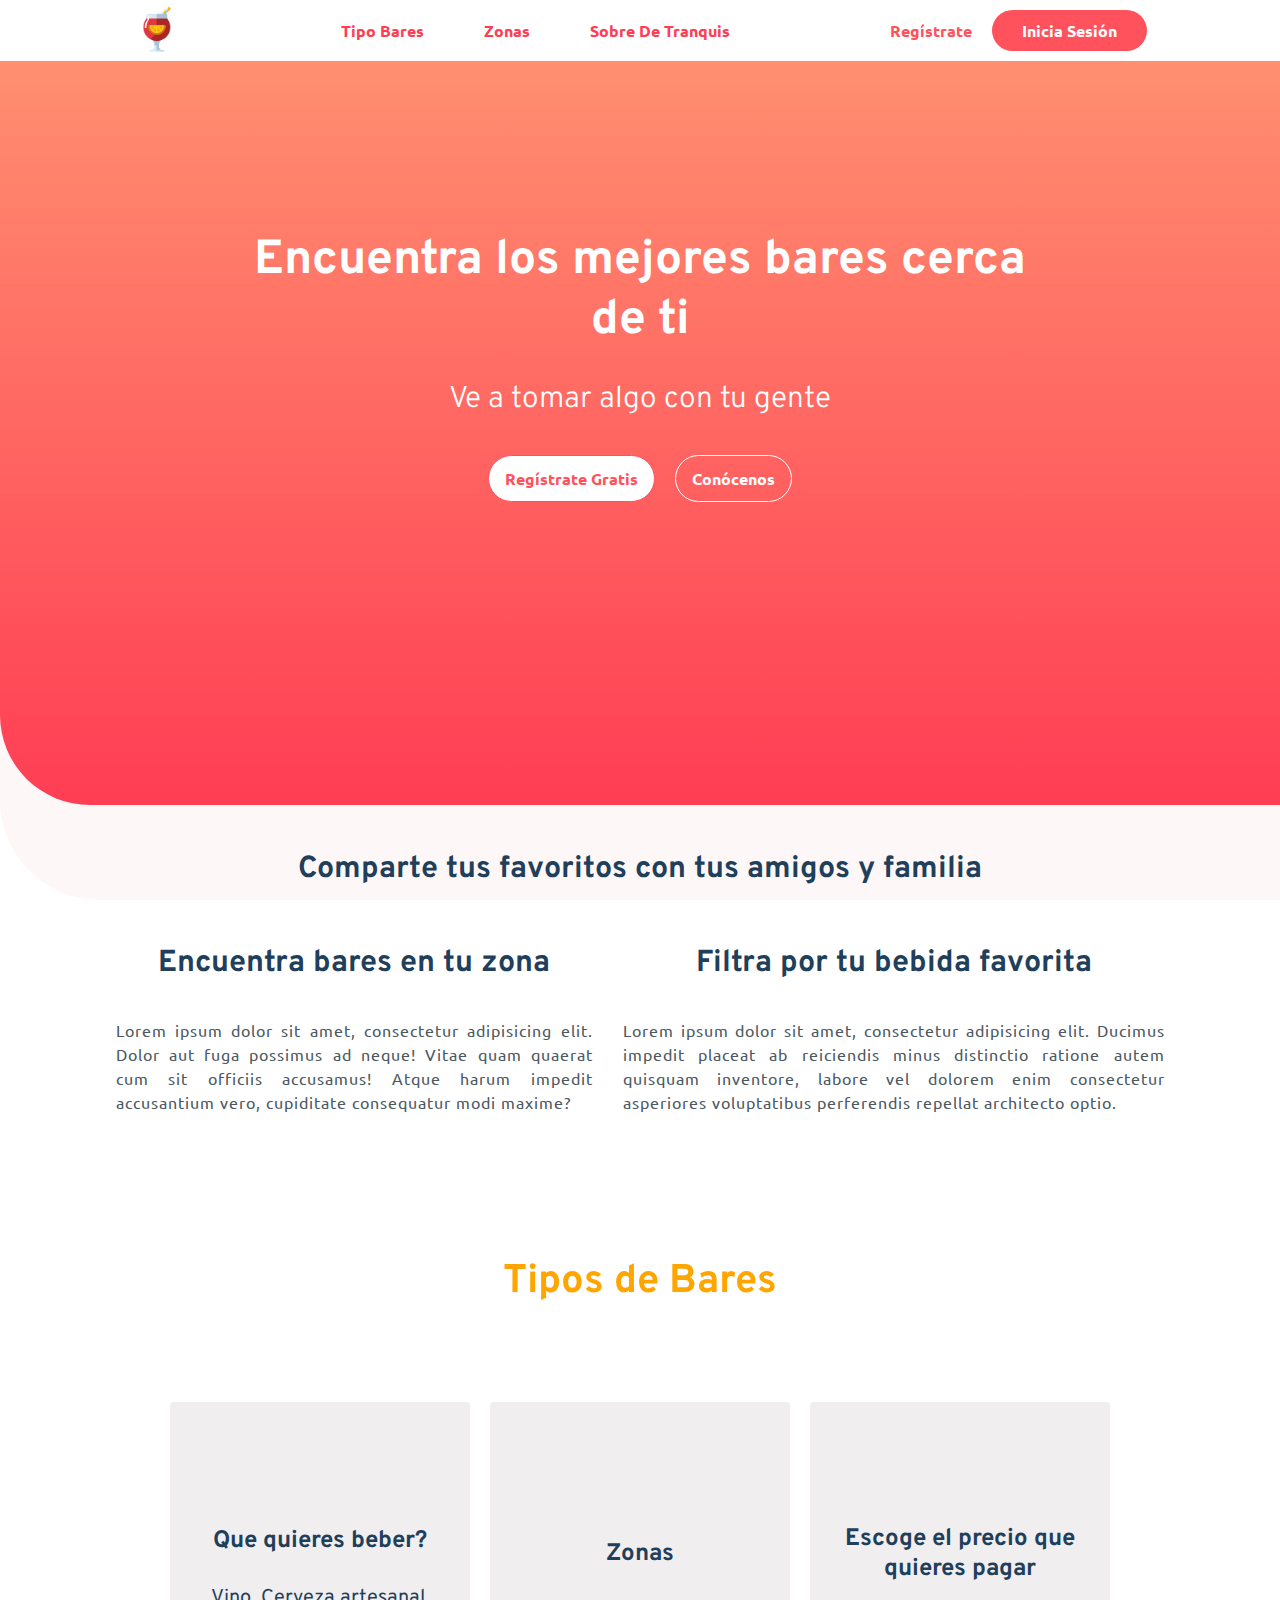
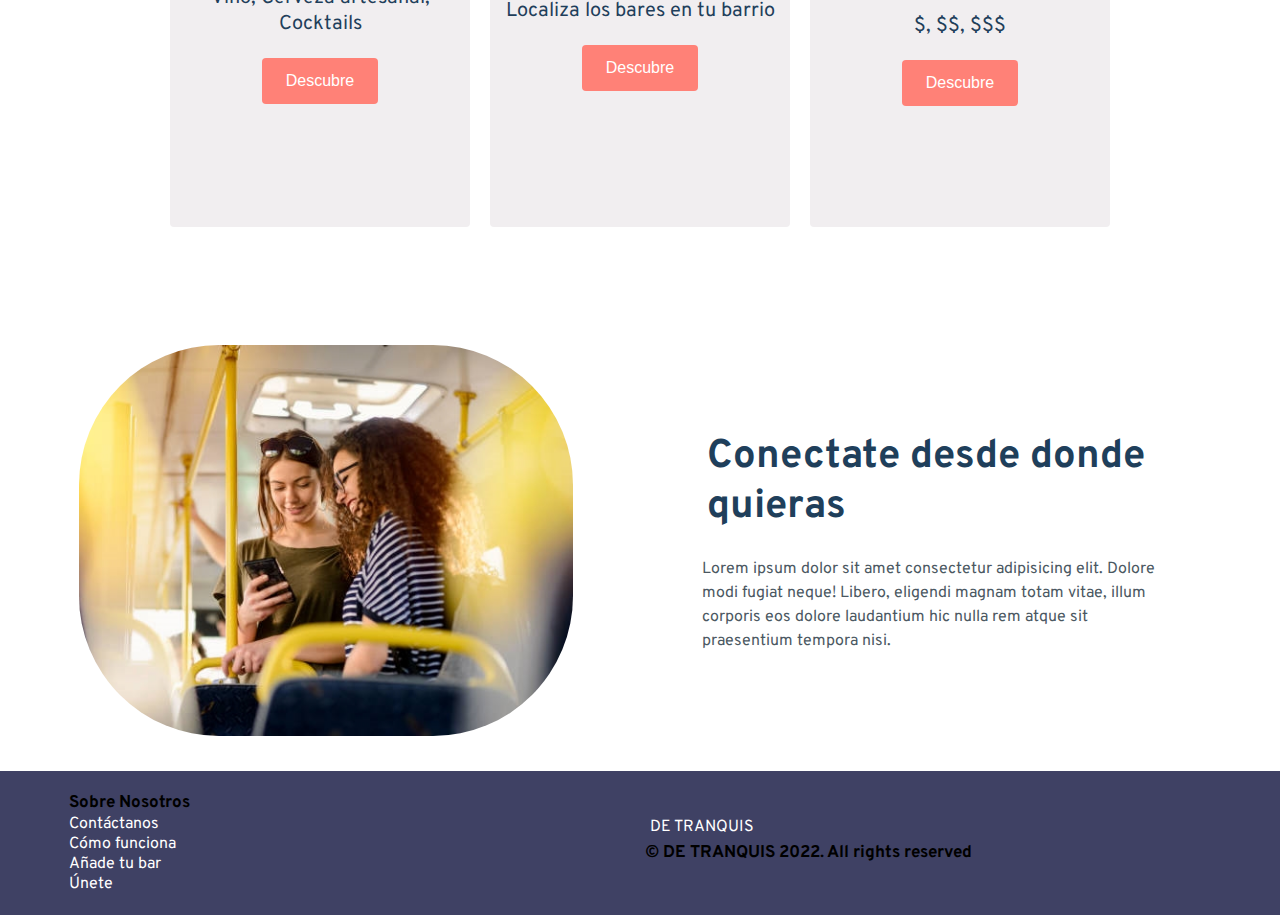
==== index.html @ a7236911 "Inicio <3" ====
<!DOCTYPE html>
<html lang="en">
<head>
    <meta charset="UTF-8">
    <meta http-equiv="X-UA-Compatible" content="IE=edge">
    <meta name="viewport" content="width=device-width, initial-scale=1.0">
   <link href="https://unpkg.com/aos@2.3.1/dist/aos.css" rel="stylesheet">
    <link rel="stylesheet" href="https://use.fontawesome.com/releases/v5.15.2/css/all.css" integrity="sha384-vSIIfh2YWi9wW0r9iZe7RJPrKwp6bG+s9QZMoITbCckVJqGCCRhc+ccxNcdpHuYu" crossorigin="anonymous">
    <link rel="stylesheet" href="./sheetstyle/style.css">
    
    <title>De Tranquis</title>
</head>
<body>
    <!--Abre BackGround-->
    
                                <!--BARRA NAVEGACIÓN-->
            <nav class="nav navbar">
                <div class="nav__logo">
                    <a href="#home" id="navbar__logo">
                    <img src="./images/detranquis_logo.png" class="nav__logo-img" alt="" />
                </a>
                </div>
                    <ul class="nav__menu" id="menu">
                        <li class="nav__link"><a class="atop" href="./pages/tipoBares.html">Tipo Bares</a></li>
                        <li class="nav__link"><a class="atop" href="./pages/zonas.html">Zonas</a></li>
                        <li class="nav__link"><a class="atop" href="/pages/sobreNosotros.html">Sobre De Tranquis</a></li>
                    </ul>

                <div class="nav__buttons">
                    <a href="" class="nav__button">Regístrate</a>
                    <a href="/pages/login.html" class="nav__button nav__button--bold">Inicia Sesión</a>
                </div>
                <div class="menu-bar">
                    <i class="fas fa-bars" id="menu-bar"></i>
              </div>
            </nav>
                                 <!--PRIMER CONTENIDO-->
         <div class="hero" id="home">                
        <div class="hero__main container">
            <h1 class="hero__title">Encuentra los mejores bares cerca de ti</h1>
                <p class="hero__paragraph">Ve a tomar algo con tu gente</p>
                <div class="hero__btns">
                    <a href="" class="hero__cta">Regístrate Gratis</a>
                    <a href="/pages/sobreNosotros.html" class="hero__cta hero__cta--bg">Conócenos</a>
                </div>
        </div>
        <!--Cierre BackGround-->
    </div>

                                <!--SEGUNDO CONTENIDO-->
        <main class="main-one">
            <section class="designed">
                <div class="container">
                    <h2 class="subtitle">Comparte tus favoritos con tus amigos y familia</h2>
                        <div class="designed__container">
                          <div class="designed__about designed__about--margin">
                            <h2 class="designed__subtitle">Encuentra bares en tu zona</h2>
                            <p class="designed__paragraph">
                                Lorem ipsum dolor sit amet, consectetur adipisicing elit. Dolor aut fuga possimus ad neque! Vitae quam quaerat cum sit officiis accusamus! Atque harum impedit accusantium vero, cupiditate consequatur modi maxime?
                            </p>
                        </div>
                        <div class="designed__about">
                            <h2 class="designed__subtitle">Filtra por tu bebida favorita</h2>
                            <p class="designed__paragraph">
                                Lorem ipsum dolor sit amet, consectetur adipisicing elit. Ducimus impedit placeat ab reiciendis minus distinctio ratione autem quisquam inventore, labore vel dolorem enim consectetur asperiores voluptatibus perferendis repellat architecto optio.
                            </p>
                        </div>
                        
                    </div>
                     <!-- Services Section -->
    <div class="services" id="services">
        <h1>Tipos de Bares</h1>
        <div class="services__wrapper">
          <div class="services__card">
            <h2>Que quieres beber?</h2>
            <p> Vino, Cerveza artesanal, Cocktails </p>
            <div class="services__btn"><button><a href="/pages/tipoBares.html"> Descubre</a></button></div>
          </div>
          <div class="services__card">
            <h2>Zonas</h2>
            <p>Localiza los bares en tu barrio</p>
            <div class="services__btn"><button><a href="/pages/zonas.html"> Descubre</a></button></div>
          </div>
          <div class="services__card">
            <h2>Escoge el precio que quieres pagar</h2>
            <p>$, $$, $$$</p>
            <div class="services__btn"><button>Descubre</button></div>
          </div>
        </div>
      </div>
                </div>
            </section>
        </main>

                                     <!--TERCER CONTENIDO-->
        <main class="main-two">
            <section class="infrastructure">
                <div class="infrastructure__container container">
                    <img src="/images/chicas-autobus.jpg" alt="" class="infrastructure__phones"/>
                    <div class="infrastructure__text">
                        <h2 class="infrastructure__title">Conectate desde donde quieras</h2>
                        <p class="infrastructure__paragraph">
                            Lorem ipsum dolor sit amet consectetur adipisicing elit. Dolore modi fugiat neque! Libero, eligendi magnam totam vitae, illum corporis eos dolore laudantium hic nulla rem atque sit praesentium tempora nisi.
                        </p>
                    </div>
                </div>
            </section>
        </main>
        
                                         <!--FOOTER-->
             <footer class="footer ">
                <div class="footer__container container">
                   
                    <div class="footer__links"> 
                        <p class="footer">Sobre Nosotros</p>
                        <a href="" class="footer__link">Contáctanos</a>
                        <a href="" class="footer__link">Cómo funciona</a>
                        <a href="" class="footer__link">Añade tu bar</a>
                        <a href="" class="footer__link">Únete</a>
                    </div>
                    
        
                
                <section class="social__media">
                    <div class="social__media--wrap">
                      <div class="footer__logo">
                        <a href="/" id="footer__logo">DE TRANQUIS</a>
                      </div>
                      <p class="website__rights">© DE TRANQUIS 2022. All rights reserved</p>
                      <div class="social__icons">
                        <a href="/" class="social__icon--link" target="_blank"
                          ><i class="fab fa-facebook"></i
                        ></a>
                        <a href="/" class="social__icon--link"
                          ><i class="fab fa-instagram"></i
                        ></a>
                        <a href="/" class="social__icon--link"
                          ><i class="fab fa-youtube"></i
                        ></a>
                        <a href="/" class="social__icon--link"
                          ><i class="fab fa-linkedin"></i
                        ></a>
                        <a href="/" class="social__icon--link"
                          ><i class="fab fa-twitter"></i
                        ></a>
                      </div>
                    </div>
                  </section>
                </div>
            </footer>
            <script src="js/scripts.js"></script>
            <script src="https://unpkg.com/aos@2.3.1/dist/aos.js"></script>
            <!-- JavaScript Bundle with Popper -->
<script src="https://cdn.jsdelivr.net/npm/bootstrap@5.2.0-beta1/dist/js/bootstrap.bundle.min.js" integrity="sha384-pprn3073KE6tl6bjs2QrFaJGz5/SUsLqktiwsUTF55Jfv3qYSDhgCecCxMW52nD2" crossorigin="anonymous"></script>
        </body>
</html>
---- sheetstyle/style.css ----
@import url("https://fonts.googleapis.com/css2?family=Overpass:wght@300;600&family=Ubuntu:wght@400;500;700&display=swap");
@import url(/node_modules/bootstrap/scss/bootstrap.scss);

*{
    margin: 0;
    padding: 0;
    box-sizing: border-box;
}

:root {
  --font1: "Overpass", sans-serif;
  --font2: "Ubuntu", sans-serif;
  --gradient-very-light-red: hsl(13, 100%, 72%);
  --gradient-light-red: hsl(353, 100%, 62%);
  --gradient-v-gray-blue: hsl(237, 17%, 21%);
  --gradient-v-d-desatured-blue: hsl(237, 23%, 32%);

  --padding-container: 50px 0;
  --color-grayish-blue: hsl(240, 2%, 79%);
  --color-white: #fff;
  --color-l-red: hsl(356, 100%, 66%);
  --color-v-l-red: hsl(355, 100%, 74%);
  --color-v-blue: hsl(208, 49%, 24%);
  --color-v-d-grayish-blue: hsl(207, 13%, 34%);
  --color-v-d-black-blue: hsl(240, 10%, 16%);
}
  div, h2{
    padding: 5px;
  }

  a{
    text-decoration: none;
  }

  body {
    font-family: var(--font1);
  }

  .hero{
    min-height: 60vh;
    background-image: linear-gradient(
    var(--gradient-very-light-red),
    var(--gradient-light-red)
    );
    position: relative;
    z-index: 1;
    border-radius: 0 0 0 90px;
  }

  .hero__main {
    text-align: center;
    color: #fff;
    display: flex;
    flex-direction: column;
    justify-content: center;
    padding: 13% !important;
  }


  .hero__paragraph {
    margin-top: 1em;
    font-size: 30px;
    font-weight: 300;
  }

  .hero__btns {
    margin-top: 2em;
    display: grid;
    grid-template-columns: max-content max-content;
    justify-content: center;
    gap: 20px;
    margin-bottom: 8em;
  }
  .hero__cta {
    text-decoration: none;
    border: 1px solid currentColor;
    padding: 12px 16px;
    border-radius: 30px;
    background: var(--color-white);
    color: var(--color-l-red);
    font-family: var(--font2);
    font-weight: 600;
  }
  .hero__cta:hover {
    background-color: pink;
    color: white;
  }
  .hero__cta--bg {
    --color-white: transparent;
    --color-l-red: #fff;
  }

  .container{
    width: 90%;
    max-width: 1350px;
    margin: 0 auto;
    padding: 5px;
  }


  /* BARRA NAVEGACION*/
  .nav {
    font-family: var(--font2);
  }
  .nav__link {
    list-style: none;
    color: #fff;
  }
  .atop{
    color: hsl(353, 100%, 62%);
    text-decoration: none;
    font-weight: 700;
  }

  a{
    color: white;
  }

  .nav__button {
    color: var(--color-l-red);
    text-decoration: none;
    font-weight: 700;
    padding: 10px 0;
  }
  
  .nav__button--bold {
    background: var(--color-l-red);
    color: white;
    padding-right: 30px;
    padding-left: 30px;
    border-radius: 30px;
  }
  
  .hero__title {
    font-size: 3rem;
  }
  
  .nav__buttons {
    display: grid;
    grid-template-columns: max-content max-content;
    gap: 20px;
  }

  .nav__logo {
    display: inline-flex;
    grid-template-columns: min-content min-content;
    gap: 10px;

  } .nav__logo a{
    color: white;
  }

  .nav__logo-img{
    height: 3em;
  }

  
  .nav__menu {
    display: flex;
    align-items: center;
    gap: 60px;
  }

  .navbar{
    display: flex;
    align-items: center;
    justify-content: space-between;
    padding: 5px;
      position: sticky;
      top: 0;
      z-index: 999;
      background-color:  white;
      padding: 0 10%;
  }
  

  .menu-bar{
display: none;
  }
  /*SEGUNDO CONTENIDO*/

  .subtitle {
    font-size: 2.9rem;
  }

  .designed {
    position: relative;
    overflow: hidden;
    width: 100%;
    padding: 35px;
  }

  .designed__container {
    padding: 40px 0;
    display: flex;
    flex-direction: row;
    justify-content: space-between;
  }

  .designed__texts {
    width: 45%;
  }

  .designed__subtitle {
    font-size: 1.3rem;
    text-align: left;
  }
  
  .designed__paragraph {
    text-align: justify;
    padding: 10px;
  }
  
  /*TERCER CONTENIDO*/
  .infrastructure__container {
    display: flex;
    align-items: center;
  }
  .infrastructure::before {
    top: 20%;
    bottom: 25%;
  }
  .infrastructure__texts {
    text-align: left;
  }
  
  .infrastructure__paragraph {
    width: 100%;
    margin: 0;
    margin-top: 20px;
  }
  
  .subtitle {
    font-size: 1.9rem;
    color: var(--color-v-blue);
    text-align: center;
  }
  
  
.designed__paragraph {
  color: var(--color-v-d-grayish-blue);
  line-height: 1.5;
  letter-spacing: 1px;
  text-align: justify;
  font-family: var(--font2);
  margin-top: 20px;

}

.designed__about--margin {
  margin-bottom: 40px;
}

.designed__subtitle {
  font-size: 1.9rem;
  color: var(--color-v-blue);
  text-align: center;
  font-weight: bold;
}


.designed--left {
  --padding-container: 0 0 80px;
}

.designed__illustration--right {
  position: absolute;
  height: auto;
  top: 0;
  bottom: 0;
  background-size: contain;
  width: 70%;
  left: -20%;
  right: 0;
  /* background-color: #000; */
  background-position: left center;
}

.designed__container--left {
  flex-direction: row-reverse;
}
.infrastructure__container {
  display: flex;
  align-items: center;
  padding-bottom: 25px;
}

.infrastructure::before {
  content: "";
  display: block;
  width: 100%;
  top: 30%;
  bottom: 0;
  position: absolute;
  background-color: rgb(254, 247, 247);
  z-index: -1;
  border-radius: 0 100px 0 100px;
}

.infrastructure__title {
  font-size: 2.5rem;
  color: var(--color-v-blue);
}

.infrastructure__phones {
  width: 45%;
  border-radius: 150px;
  padding: 10px;
}

.infrastructure__text{
  margin-left: 10%;
}

.infrastructure__paragraph {
  color: var(--color-v-d-grayish-blue);
  line-height: 1.5;
  width: 90%;
  margin-top: 20px;
}


/* Services Section */
.services {
  display: flex;
  flex-direction: column;
  justify-content: center;
  align-items: center;
  height: 100%;
  padding: 3rem 0;
}

.services h1 {
  background-color: var(--color-l-red);
  background-image: linear-gradient(orange);
  background-size: 100%;
  -webkit-background-clip: text;
  -moz-background-clip: text;
  -webkit-text-fill-color: transparent;
  -moz-text-fill-color: transparent;
  margin-bottom: 5rem;
  font-size: 2.5rem;
}

.services__wrapper {
  display: grid;
  grid-template-columns: 1fr 1fr 1fr ;
  grid-template-rows: 1fr;
}

.services__card {
  margin: 10px;
  height: 425px;
  width: 300px;
  border-radius: 4px;
  display: flex;
  flex-direction: column;
  justify-content: center;
  color: var(--color-v-blue);
  transition: 0.3s ease-in;
}

.services__card{
  background: hsl(320, 10%, 94%); /* fallback for old browsers */
}

.services__card h2 {
  text-align: center;
}

.services__card p {
  text-align: center;
  margin-top: 24px;
  font-size: 20px;
}

.services__btn {
  display: flex;
  justify-content: center;
  margin-top: 16px;
}
.services__btn button:hover{
  background-color:var(--color-l-red);
}
.services__card button {
  color: #fff;
  padding: 14px 24px;
  border: none;
  outline: none;
  border-radius: 4px;
  background: #ff8177;
  font-size: 1rem;
}

.services__card button:hover {
  cursor: pointer;
}

.services__card:hover {
  transform: scale(1.075);
  transition: 0.3s ease-in;
  cursor: pointer;
}

/*FOOTER*/

.footer{
  background-color:var(--gradient-v-d-desatured-blue);
  display: flex;
  flex-direction: row;
}

.footer__container {
  padding: 1rem 0;
  display: grid;
  grid-template-columns: 1fr 1fr ;
  align-items: center;
}

.footer p{
  font-weight: bold;
  font-size: 17px;
}
.footer a{
  font-size: 1em;
}
.footer__links {
  width: 100%;
  max-width: 1000px;
  display: grid;  
}

.footer__link--wrapper {
  display: flex;
}

.social__media {
  max-width: 1000px;
  width: 100%;
}

/*CAROUSEL*/


.contenedor-padre-carousel{

	margin: auto;
	padding: 40px 0;
  display: grid;
  grid-template-columns: 1fr ;
  gap:20px;
}

.contendor-carousel{
  display: grid;
  grid-template-columns: repeat(3,1fr);
  gap:20px;
}
.card {
	border-radius: 10px;
	min-height: 200px;
	font-weight: bold;
	padding: 20px;
	position: relative;
	overflow: hidden;
	background-size: cover;
	background-position: center center;	
}

@media all and (max-width:767px)  {

    .hero{
          width: 100%;
      }
      .hero__title{
        font-size: 2em;
      }

      .designed{
        padding: 5px;
      }

      /*BARRA NAVEGACIÓN*/
    
      .nav__logo-img{
        width: 3.5em;
        }
      .navbar{
          display: flex;
          align-items: stretch;
          justify-items: start;
          align-content: center;
          height: auto;
      }

      .navbar .nav__menu {
        display: flex;
        flex-direction: column;
        position: absolute;
        background-color: white;
        top: 61px;
        height: 19vh;
        width: 30vw;
        transform: translate(300%);
        transition: all 1.4s;
      }
    
      .navbar .menu-toggle {
        transform: translate(200%);
      }
    
      .nav__menu li {
        margin-top: 3em;
      }
    
     

      .nav__buttons{
          display: none;
      }
      .navbar .menu-bar {
        display: flex;
        font-size: 2em;
        color: hsl(353, 100%, 62%);
        cursor: pointer;
        padding-right: 25px;
        align-items: center;
      }
      .nav__menu {
        font-size: 12px;
        gap:15px;
      }

      .designed__container{
        display: grid;
      }
      .infrastructure::before{
        width: 0;
      }
      .infrastructure__title{
        font-size: 1em;
      }
      .infrastructure__paragraph{
        line-height: 1;
      }

  }

 
  

  
  /*TABLET*/
  @media (min-width:768px) and (max-width:1023px){
     
  }
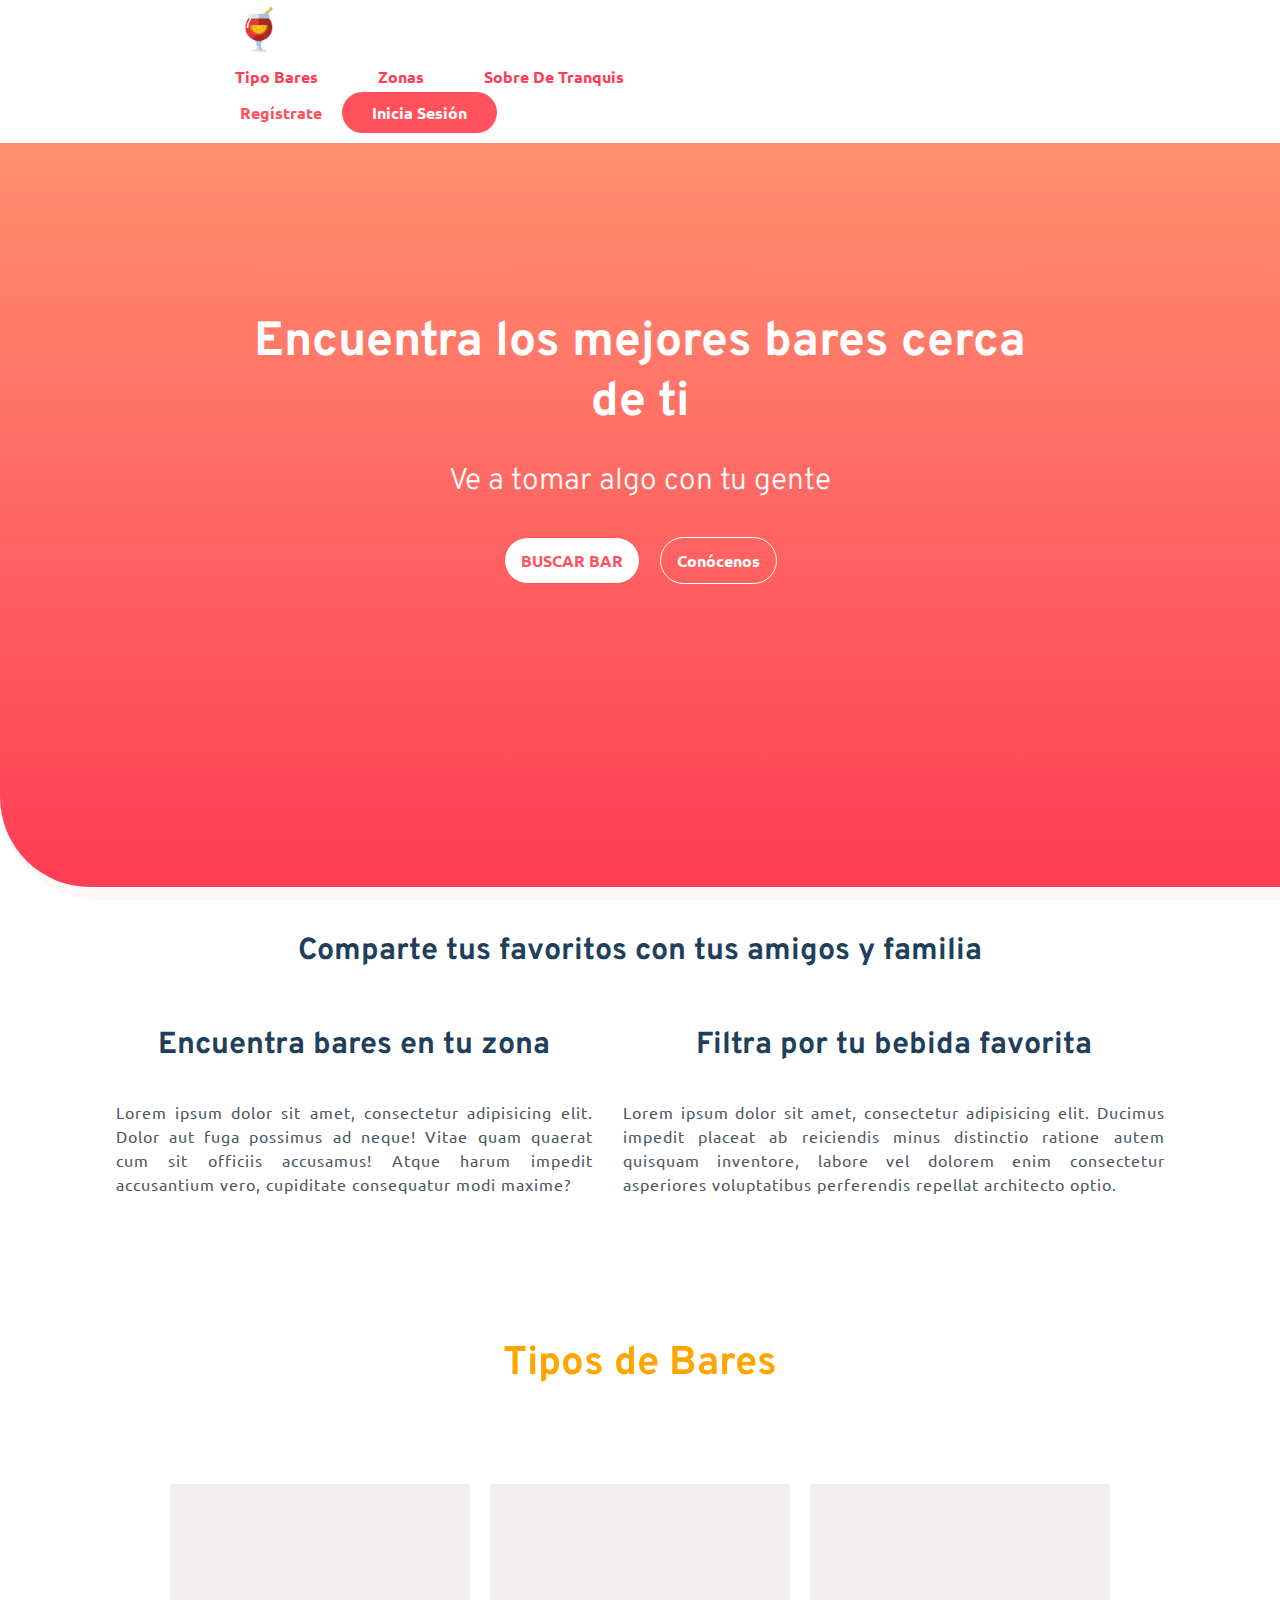
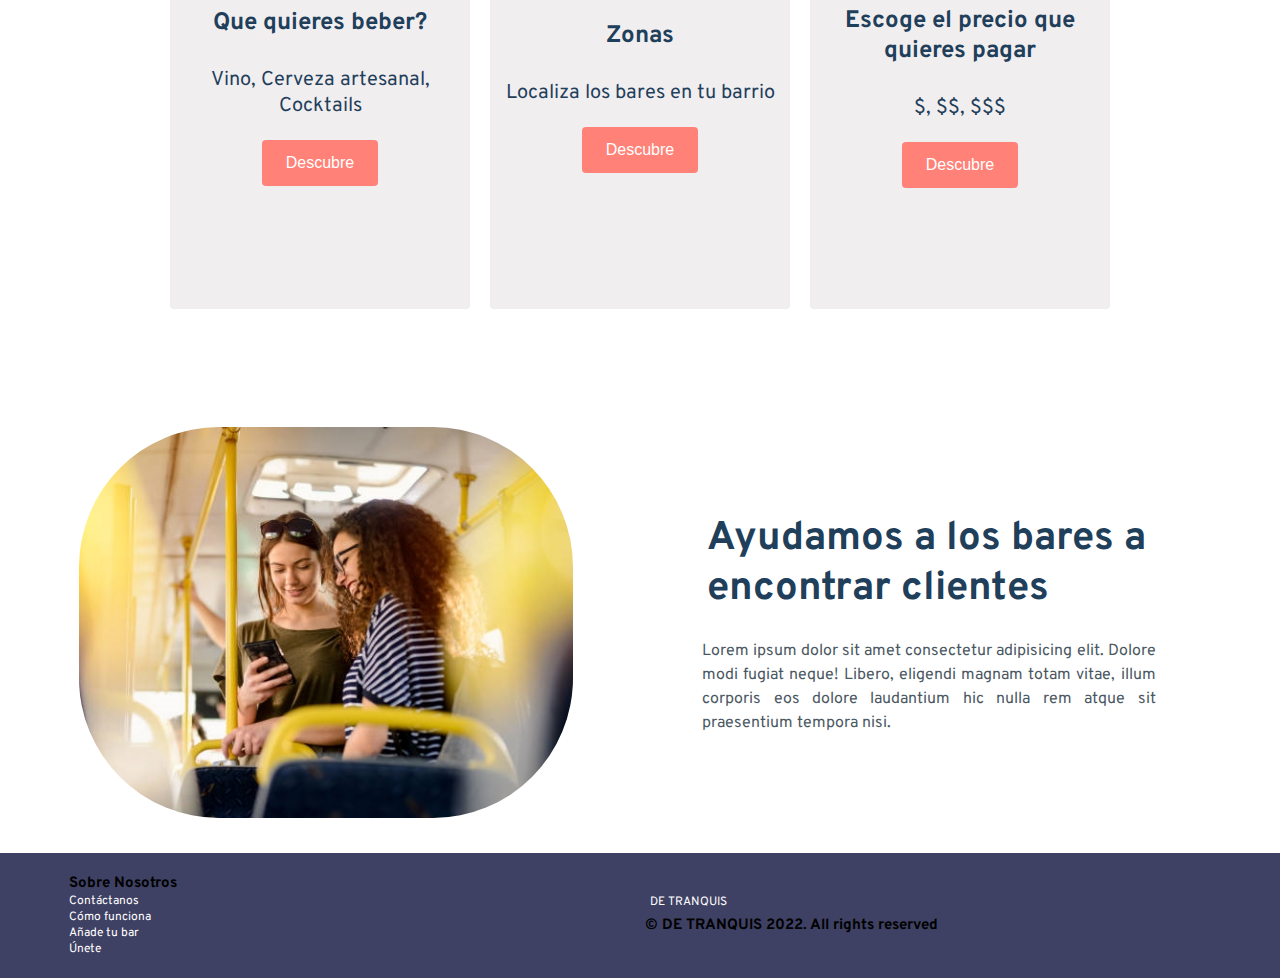
==== commit 11f5294a: "contacta cn nosotros e intento de arreglar nav" ====
--- a/index.html
+++ b/index.html
@@ -1,156 +1,128 @@
 <!DOCTYPE html>
 <html lang="en">
-<head>
-    <meta charset="UTF-8">
-    <meta http-equiv="X-UA-Compatible" content="IE=edge">
-    <meta name="viewport" content="width=device-width, initial-scale=1.0">
-   <link href="https://unpkg.com/aos@2.3.1/dist/aos.css" rel="stylesheet">
-    <link rel="stylesheet" href="https://use.fontawesome.com/releases/v5.15.2/css/all.css" integrity="sha384-vSIIfh2YWi9wW0r9iZe7RJPrKwp6bG+s9QZMoITbCckVJqGCCRhc+ccxNcdpHuYu" crossorigin="anonymous">
-    <link rel="stylesheet" href="./sheetstyle/style.css">
-    
+  <head>
+    <meta charset="UTF-8" />
+    <meta http-equiv="X-UA-Compatible" content="IE=edge" />
+    <meta name="viewport" content="width=device-width, initial-scale=1.0" />
+    <link href="https://unpkg.com/aos@2.3.1/dist/aos.css" rel="stylesheet" />
+    <link
+      rel="stylesheet"
+      href="https://use.fontawesome.com/releases/v5.15.2/css/all.css"
+      integrity="sha384-vSIIfh2YWi9wW0r9iZe7RJPrKwp6bG+s9QZMoITbCckVJqGCCRhc+ccxNcdpHuYu"
+      crossorigin="anonymous"
+    />
+    <link rel="stylesheet" href="./sheetstyle/style.css" />
+
     <title>De Tranquis</title>
-</head>
-<body>
-    <!--Abre BackGround-->
-    
-                                <!--BARRA NAVEGACIÓN-->
-            <nav class="nav navbar">
-                <div class="nav__logo">
-                    <a href="#home" id="navbar__logo">
-                    <img src="./images/detranquis_logo.png" class="nav__logo-img" alt="" />
-                </a>
-                </div>
-                    <ul class="nav__menu" id="menu">
-                        <li class="nav__link"><a class="atop" href="./pages/tipoBares.html">Tipo Bares</a></li>
-                        <li class="nav__link"><a class="atop" href="./pages/zonas.html">Zonas</a></li>
-                        <li class="nav__link"><a class="atop" href="/pages/sobreNosotros.html">Sobre De Tranquis</a></li>
-                    </ul>
-
-                <div class="nav__buttons">
-                    <a href="" class="nav__button">Regístrate</a>
-                    <a href="/pages/login.html" class="nav__button nav__button--bold">Inicia Sesión</a>
-                </div>
-                <div class="menu-bar">
-                    <i class="fas fa-bars" id="menu-bar"></i>
-              </div>
-            </nav>
-                                 <!--PRIMER CONTENIDO-->
-         <div class="hero" id="home">                
-        <div class="hero__main container">
-            <h1 class="hero__title">Encuentra los mejores bares cerca de ti</h1>
-                <p class="hero__paragraph">Ve a tomar algo con tu gente</p>
-                <div class="hero__btns">
-                    <a href="" class="hero__cta">Regístrate Gratis</a>
-                    <a href="/pages/sobreNosotros.html" class="hero__cta hero__cta--bg">Conócenos</a>
-                </div>
+  </head>
+  <body>
+    <!--BARRA NAVEGACIÓN-->
+    <nav class="nav navbar"></nav>
+    <!--PRIMER CONTENIDO-->
+    <div class="hero" id="home">
+      <div class="hero__main container">
+        <h1 class="hero__title">Encuentra los mejores bares cerca de ti</h1>
+        <p class="hero__paragraph">Ve a tomar algo con tu gente</p>
+        <div class="hero__btns">
+          <a href="" class="hero__cta">BUSCAR BAR</a>
+          <a href="/pages/sobreNosotros.html" class="hero__cta hero__cta--bg"
+            >Conócenos</a
+          >
         </div>
-        <!--Cierre BackGround-->
+      </div>
     </div>
 
-                                <!--SEGUNDO CONTENIDO-->
-        <main class="main-one">
-            <section class="designed">
-                <div class="container">
-                    <h2 class="subtitle">Comparte tus favoritos con tus amigos y familia</h2>
-                        <div class="designed__container">
-                          <div class="designed__about designed__about--margin">
-                            <h2 class="designed__subtitle">Encuentra bares en tu zona</h2>
-                            <p class="designed__paragraph">
-                                Lorem ipsum dolor sit amet, consectetur adipisicing elit. Dolor aut fuga possimus ad neque! Vitae quam quaerat cum sit officiis accusamus! Atque harum impedit accusantium vero, cupiditate consequatur modi maxime?
-                            </p>
-                        </div>
-                        <div class="designed__about">
-                            <h2 class="designed__subtitle">Filtra por tu bebida favorita</h2>
-                            <p class="designed__paragraph">
-                                Lorem ipsum dolor sit amet, consectetur adipisicing elit. Ducimus impedit placeat ab reiciendis minus distinctio ratione autem quisquam inventore, labore vel dolorem enim consectetur asperiores voluptatibus perferendis repellat architecto optio.
-                            </p>
-                        </div>
-                        
-                    </div>
-                     <!-- Services Section -->
-    <div class="services" id="services">
-        <h1>Tipos de Bares</h1>
-        <div class="services__wrapper">
-          <div class="services__card">
-            <h2>Que quieres beber?</h2>
-            <p> Vino, Cerveza artesanal, Cocktails </p>
-            <div class="services__btn"><button><a href="/pages/tipoBares.html"> Descubre</a></button></div>
+    <!--SEGUNDO CONTENIDO-->
+    <main class="main-one">
+      <section class="designed">
+        <div class="container">
+          <h2 class="subtitle">
+            Comparte tus favoritos con tus amigos y familia
+          </h2>
+          <div class="designed__container">
+            <div class="designed__about designed__about--margin">
+              <h2 class="designed__subtitle">Encuentra bares en tu zona</h2>
+              <p class="designed__paragraph">
+                Lorem ipsum dolor sit amet, consectetur adipisicing elit. Dolor
+                aut fuga possimus ad neque! Vitae quam quaerat cum sit officiis
+                accusamus! Atque harum impedit accusantium vero, cupiditate
+                consequatur modi maxime?
+              </p>
+            </div>
+            <div class="designed__about">
+              <h2 class="designed__subtitle">Filtra por tu bebida favorita</h2>
+              <p class="designed__paragraph">
+                Lorem ipsum dolor sit amet, consectetur adipisicing elit.
+                Ducimus impedit placeat ab reiciendis minus distinctio ratione
+                autem quisquam inventore, labore vel dolorem enim consectetur
+                asperiores voluptatibus perferendis repellat architecto optio.
+              </p>
+            </div>
           </div>
-          <div class="services__card">
-            <h2>Zonas</h2>
-            <p>Localiza los bares en tu barrio</p>
-            <div class="services__btn"><button><a href="/pages/zonas.html"> Descubre</a></button></div>
-          </div>
-          <div class="services__card">
-            <h2>Escoge el precio que quieres pagar</h2>
-            <p>$, $$, $$$</p>
-            <div class="services__btn"><button>Descubre</button></div>
+          <!-- Services Section -->
+          <div class="services" id="services">
+            <h1>Tipos de Bares</h1>
+            <div class="services__wrapper">
+              <div class="services__card">
+                <h2>Que quieres beber?</h2>
+                <p>Vino, Cerveza artesanal, Cocktails</p>
+                <div class="services__btn">
+                  <button><a href="/pages/tipoBares.html"> Descubre</a></button>
+                </div>
+              </div>
+              <div class="services__card">
+                <h2>Zonas</h2>
+                <p>Localiza los bares en tu barrio</p>
+                <div class="services__btn">
+                  <button><a href="/pages/zonas.html"> Descubre</a></button>
+                </div>
+              </div>
+              <div class="services__card">
+                <h2>Escoge el precio que quieres pagar</h2>
+                <p>$, $$, $$$</p>
+                <div class="services__btn"><button>Descubre</button></div>
+              </div>
+            </div>
           </div>
         </div>
-      </div>
-                </div>
-            </section>
-        </main>
+      </section>
+    </main>
 
-                                     <!--TERCER CONTENIDO-->
-        <main class="main-two">
-            <section class="infrastructure">
-                <div class="infrastructure__container container">
-                    <img src="/images/chicas-autobus.jpg" alt="" class="infrastructure__phones"/>
-                    <div class="infrastructure__text">
-                        <h2 class="infrastructure__title">Conectate desde donde quieras</h2>
-                        <p class="infrastructure__paragraph">
-                            Lorem ipsum dolor sit amet consectetur adipisicing elit. Dolore modi fugiat neque! Libero, eligendi magnam totam vitae, illum corporis eos dolore laudantium hic nulla rem atque sit praesentium tempora nisi.
-                        </p>
-                    </div>
-                </div>
-            </section>
-        </main>
-        
-                                         <!--FOOTER-->
-             <footer class="footer ">
-                <div class="footer__container container">
-                   
-                    <div class="footer__links"> 
-                        <p class="footer">Sobre Nosotros</p>
-                        <a href="" class="footer__link">Contáctanos</a>
-                        <a href="" class="footer__link">Cómo funciona</a>
-                        <a href="" class="footer__link">Añade tu bar</a>
-                        <a href="" class="footer__link">Únete</a>
-                    </div>
-                    
-        
-                
-                <section class="social__media">
-                    <div class="social__media--wrap">
-                      <div class="footer__logo">
-                        <a href="/" id="footer__logo">DE TRANQUIS</a>
-                      </div>
-                      <p class="website__rights">© DE TRANQUIS 2022. All rights reserved</p>
-                      <div class="social__icons">
-                        <a href="/" class="social__icon--link" target="_blank"
-                          ><i class="fab fa-facebook"></i
-                        ></a>
-                        <a href="/" class="social__icon--link"
-                          ><i class="fab fa-instagram"></i
-                        ></a>
-                        <a href="/" class="social__icon--link"
-                          ><i class="fab fa-youtube"></i
-                        ></a>
-                        <a href="/" class="social__icon--link"
-                          ><i class="fab fa-linkedin"></i
-                        ></a>
-                        <a href="/" class="social__icon--link"
-                          ><i class="fab fa-twitter"></i
-                        ></a>
-                      </div>
-                    </div>
-                  </section>
-                </div>
-            </footer>
-            <script src="js/scripts.js"></script>
-            <script src="https://unpkg.com/aos@2.3.1/dist/aos.js"></script>
-            <!-- JavaScript Bundle with Popper -->
-<script src="https://cdn.jsdelivr.net/npm/bootstrap@5.2.0-beta1/dist/js/bootstrap.bundle.min.js" integrity="sha384-pprn3073KE6tl6bjs2QrFaJGz5/SUsLqktiwsUTF55Jfv3qYSDhgCecCxMW52nD2" crossorigin="anonymous"></script>
-        </body>
-</html>+    <!--TERCER CONTENIDO-->
+    <main class="main-two">
+      <section class="infrastructure">
+        <div class="infrastructure__container container">
+          <img
+            src="/images/chicas-autobus.jpg"
+            alt=""
+            class="infrastructure__phones"
+          />
+          <div class="infrastructure__text">
+            <h2 class="infrastructure__title">Ayudamos a los bares a encontrar clientes</h2>
+            <p class="infrastructure__paragraph">
+              Lorem ipsum dolor sit amet consectetur adipisicing elit. Dolore
+              modi fugiat neque! Libero, eligendi magnam totam vitae, illum
+              corporis eos dolore laudantium hic nulla rem atque sit praesentium
+              tempora nisi.
+            </p>
+          </div>
+        </div>
+      </section>
+    </main>
+
+    <!--FOOTER-->
+    <footer class="footer"></footer>
+
+     <!--SCRIPTS-->
+    <script src=></script>
+    <script src="js/navbar.js"></script>
+    <script src="/js/footer.js"></script>
+    <script src="js/scripts.js"></script>
+    <script src="https://unpkg.com/aos@2.3.1/dist/aos.js"></script>
+    <script
+      src="https://cdn.jsdelivr.net/npm/bootstrap@5.2.0-beta1/dist/js/bootstrap.bundle.min.js"
+      integrity="sha384-pprn3073KE6tl6bjs2QrFaJGz5/SUsLqktiwsUTF55Jfv3qYSDhgCecCxMW52nD2"
+      crossorigin="anonymous"
+    ></script>
+  </body>
+</html>
--- a/sheetstyle/style.css
+++ b/sheetstyle/style.css
@@ -6,6 +6,10 @@
     margin: 0;
     padding: 0;
     box-sizing: border-box;
+}
+
+html{
+  overflow-x: hidden;
 }
 
 :root {
@@ -62,6 +66,7 @@
     margin-top: 1em;
     font-size: 30px;
     font-weight: 300;
+    
   }
 
   .hero__btns {
@@ -97,7 +102,6 @@
     margin: 0 auto;
     padding: 5px;
   }
-
 
   /* BARRA NAVEGACION*/
   .nav {
@@ -318,6 +322,7 @@
   line-height: 1.5;
   width: 90%;
   margin-top: 20px;
+  text-align: justify;
 }
 
 
@@ -420,10 +425,10 @@
 
 .footer p{
   font-weight: bold;
-  font-size: 17px;
+  font-size: 15px;
 }
 .footer a{
-  font-size: 1em;
+  font-size: 12px;
 }
 .footer__links {
   width: 100%;
@@ -440,32 +445,29 @@
   width: 100%;
 }
 
-/*CAROUSEL*/
-
-
-.contenedor-padre-carousel{
-
-	margin: auto;
-	padding: 40px 0;
-  display: grid;
-  grid-template-columns: 1fr ;
-  gap:20px;
-}
-
-.contendor-carousel{
-  display: grid;
-  grid-template-columns: repeat(3,1fr);
-  gap:20px;
-}
-.card {
-	border-radius: 10px;
-	min-height: 200px;
-	font-weight: bold;
-	padding: 20px;
-	position: relative;
-	overflow: hidden;
-	background-size: cover;
-	background-position: center center;	
+@media all and (max-width:500px){
+  .services__wrapper {
+    grid-template-columns: 1fr;
+  }
+  .infrastructure__container{
+    display: grid;
+    grid-template-columns: 1fr ;
+    justify-items: center;
+  }
+
+  .infrastructure__phones{
+width: 70%;
+  }
+
+  .designed__container{
+    display: flex;
+flex-direction: column-reverse;
+  }
+}
+@media all and (max-width:820px){
+  .services__wrapper {
+    grid-template-columns: 1fr;
+  }
 }
 
 @media all and (max-width:767px)  {
@@ -533,7 +535,8 @@
       }
 
       .designed__container{
-        display: grid;
+        display: flex;
+    flex-direction: column-reverse;
       }
       .infrastructure::before{
         width: 0;
@@ -545,15 +548,46 @@
         line-height: 1;
       }
 
-  }
+      .services__wrapper {
+        grid-template-columns: 1fr;
+      }
+
+      #mobile-menu{
+        position: absolute;
+        top: 20%;
+        right: 5%;
+        transform: translate(5%, 20%);
+      }
+
+      .navbar__toggle .bar {
+        display: block;
+        cursor: pointer;
+      }
+
+      #mobile-menu.is-active .bar:nth-child(2) {
+        opacity: 0;
+      }
+    
+      #mobile-menu.is-active .bar:nth-child(1) {
+        transform: translateY(8px) rotate(45deg);
+      }
+      #mobile-menu.is-active .bar:nth-child(3) {
+        transform: translateY(-8px) rotate(-45deg);
+      }
+
+      .highlight {
+        border-bottom: 4px solid rgb(132, 0, 255);
+      }
+      
+    }
 
  
-  
+
 
   
   /*TABLET*/
   @media (min-width:768px) and (max-width:1023px){
-     
+   
   }
   
   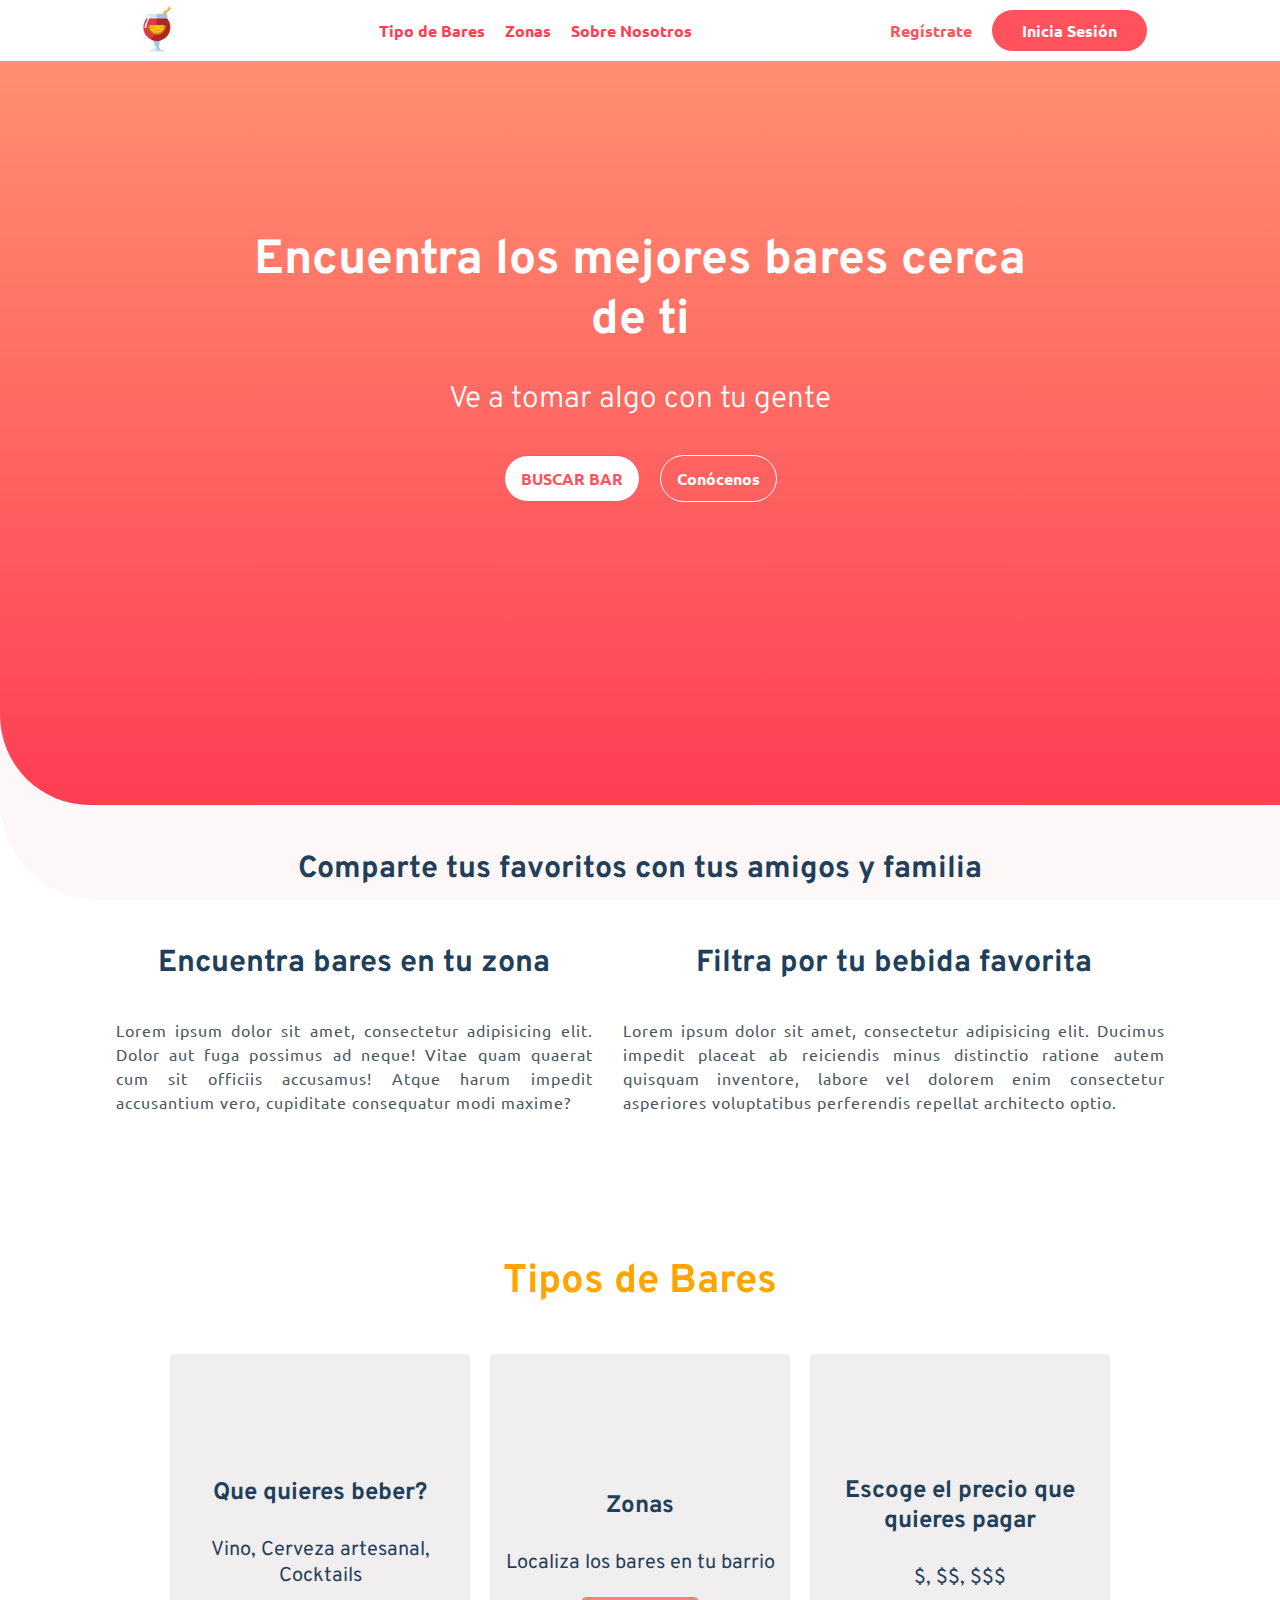
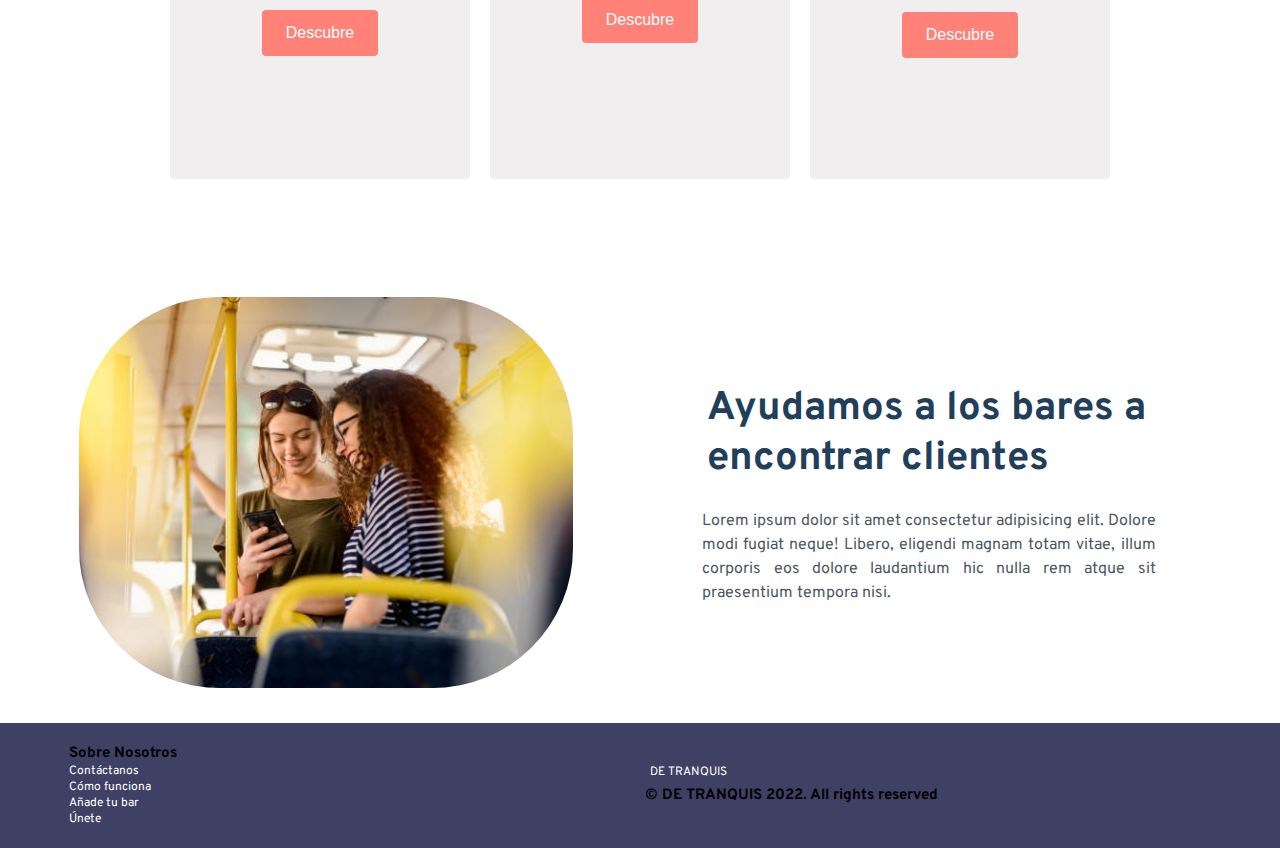
==== commit 8b5a8715: "pág mapas, nueva nav, arreglar la nav fija" ====
--- a/index.html
+++ b/index.html
@@ -7,9 +7,10 @@
     <link href="https://unpkg.com/aos@2.3.1/dist/aos.css" rel="stylesheet" />
     <link
       rel="stylesheet"
-      href="https://use.fontawesome.com/releases/v5.15.2/css/all.css"
-      integrity="sha384-vSIIfh2YWi9wW0r9iZe7RJPrKwp6bG+s9QZMoITbCckVJqGCCRhc+ccxNcdpHuYu"
+      href="https://cdnjs.cloudflare.com/ajax/libs/font-awesome/6.1.1/css/all.min.css"
+      integrity="sha512-KfkfwYDsLkIlwQp6LFnl8zNdLGxu9YAA1QvwINks4PhcElQSvqcyVLLD9aMhXd13uQjoXtEKNosOWaZqXgel0g=="
       crossorigin="anonymous"
+      referrerpolicy="no-referrer"
     />
     <link rel="stylesheet" href="./sheetstyle/style.css" />
 
@@ -24,7 +25,7 @@
         <h1 class="hero__title">Encuentra los mejores bares cerca de ti</h1>
         <p class="hero__paragraph">Ve a tomar algo con tu gente</p>
         <div class="hero__btns">
-          <a href="" class="hero__cta">BUSCAR BAR</a>
+          <a href="/pages/geo.html" class="hero__cta">BUSCAR BAR</a>
           <a href="/pages/sobreNosotros.html" class="hero__cta hero__cta--bg"
             >Conócenos</a
           >
@@ -98,7 +99,9 @@
             class="infrastructure__phones"
           />
           <div class="infrastructure__text">
-            <h2 class="infrastructure__title">Ayudamos a los bares a encontrar clientes</h2>
+            <h2 class="infrastructure__title">
+              Ayudamos a los bares a encontrar clientes
+            </h2>
             <p class="infrastructure__paragraph">
               Lorem ipsum dolor sit amet consectetur adipisicing elit. Dolore
               modi fugiat neque! Libero, eligendi magnam totam vitae, illum
@@ -113,10 +116,9 @@
     <!--FOOTER-->
     <footer class="footer"></footer>
 
-     <!--SCRIPTS-->
-    <script src=></script>
-    <script src="js/navbar.js"></script>
-    <script src="/js/footer.js"></script>
+    <!--SCRIPTS-->
+
+    <script src="/js/ui.js"></script>
     <script src="js/scripts.js"></script>
     <script src="https://unpkg.com/aos@2.3.1/dist/aos.js"></script>
     <script
--- a/sheetstyle/style.css
+++ b/sheetstyle/style.css
@@ -9,7 +9,7 @@
 }
 
 html{
-  overflow-x: hidden;
+  /* overflow-x: hidden; */
 }
 
 :root {
@@ -39,6 +39,8 @@
 
   body {
     font-family: var(--font1);
+    width: 100%;
+    height: 100%;
   }
 
   .hero{
@@ -115,6 +117,7 @@
     color: hsl(353, 100%, 62%);
     text-decoration: none;
     font-weight: 700;
+    padding: 10px;
   }
 
   a{
@@ -161,9 +164,21 @@
 
   
   .nav__menu {
+    display: none;
+    align-items: center;
+    width: 100%;
+    /* gap: 60px; */
+  }
+
+  .nav__menu--dos{
     display: flex;
     align-items: center;
-    gap: 60px;
+    width: 100%;
+  }
+  .nav__ul-menu{
+    display: flex;
+    width: 100%;
+    justify-content: space-evenly;
   }
 
   .navbar{
@@ -265,7 +280,7 @@
 
 
 .designed--left {
-  --padding-container: 0 0 80px;
+  --padding-container: 0 0 70px;
 }
 
 .designed__illustration--right {
@@ -344,7 +359,7 @@
   -moz-background-clip: text;
   -webkit-text-fill-color: transparent;
   -moz-text-fill-color: transparent;
-  margin-bottom: 5rem;
+  margin-bottom: 2rem;
   font-size: 2.5rem;
 }
 
@@ -486,26 +501,52 @@
       /*BARRA NAVEGACIÓN*/
     
       .nav__logo-img{
+        display: none;
         width: 3.5em;
         }
       .navbar{
           display: flex;
           align-items: stretch;
-          justify-items: start;
-          align-content: center;
-          height: auto;
-      }
-
-      .navbar .nav__menu {
-        display: flex;
-        flex-direction: column;
-        position: absolute;
-        background-color: white;
-        top: 61px;
-        height: 19vh;
-        width: 30vw;
-        transform: translate(300%);
-        transition: all 1.4s;
+          /* justify-items: start; */
+          /* align-content: center; */
+          /* height: auto; */
+          width: 100%;
+          height: 0;
+          position: fixed;
+          bottom: 0;
+          /* position: absolute; */
+      }
+
+      .nav__menu {
+         display: flex; 
+        position: fixed;
+        /* margin: auto; */
+        justify-content: center;
+        align-items: center;
+        /* text-align: center; */
+        left: 0;
+        /* top: 61px;  */
+        bottom: 0;
+        /* right: 0; */
+        /* width: 100%; */
+        /* height: 100%; */
+        /* transform: translate(300%); */
+        /* transition: all 1.4s; */
+        /* width: 100%; */
+        /* height: 100%; */
+        padding: 1em;
+      }
+
+      .nav__menu--dos{
+        display: none;
+      }
+      .nav__ul-menu{
+        background-color: rgba(223, 223, 223, 0.582);
+        backdrop-filter: blur(2px);
+        /* opacity: 0.7; */
+        align-self: auto;
+        width: auto;
+        border-radius: 40px;
       }
     
       .navbar .menu-toggle {
@@ -513,11 +554,14 @@
       }
     
       .nav__menu li {
-        margin-top: 3em;
-      }
+        padding: 1em;
+        /* margin-top: 3em; */
+      }
+      .atop i {
+        /* color: blue; */
+        font-size: 1.5em;
+        }
     
-     
-
       .nav__buttons{
           display: none;
       }
@@ -530,8 +574,7 @@
         align-items: center;
       }
       .nav__menu {
-        font-size: 12px;
-        gap:15px;
+        /* gap:15px; */
       }
 
       .designed__container{
@@ -552,28 +595,15 @@
         grid-template-columns: 1fr;
       }
 
-      #mobile-menu{
-        position: absolute;
-        top: 20%;
-        right: 5%;
-        transform: translate(5%, 20%);
-      }
-
-      .navbar__toggle .bar {
-        display: block;
-        cursor: pointer;
-      }
-
-      #mobile-menu.is-active .bar:nth-child(2) {
-        opacity: 0;
-      }
-    
-      #mobile-menu.is-active .bar:nth-child(1) {
-        transform: translateY(8px) rotate(45deg);
-      }
-      #mobile-menu.is-active .bar:nth-child(3) {
-        transform: translateY(-8px) rotate(-45deg);
-      }
+      .services__card{
+        height: 325px;
+      width: 300px;
+      }
+
+   
+
+
+ 
 
       .highlight {
         border-bottom: 4px solid rgb(132, 0, 255);
